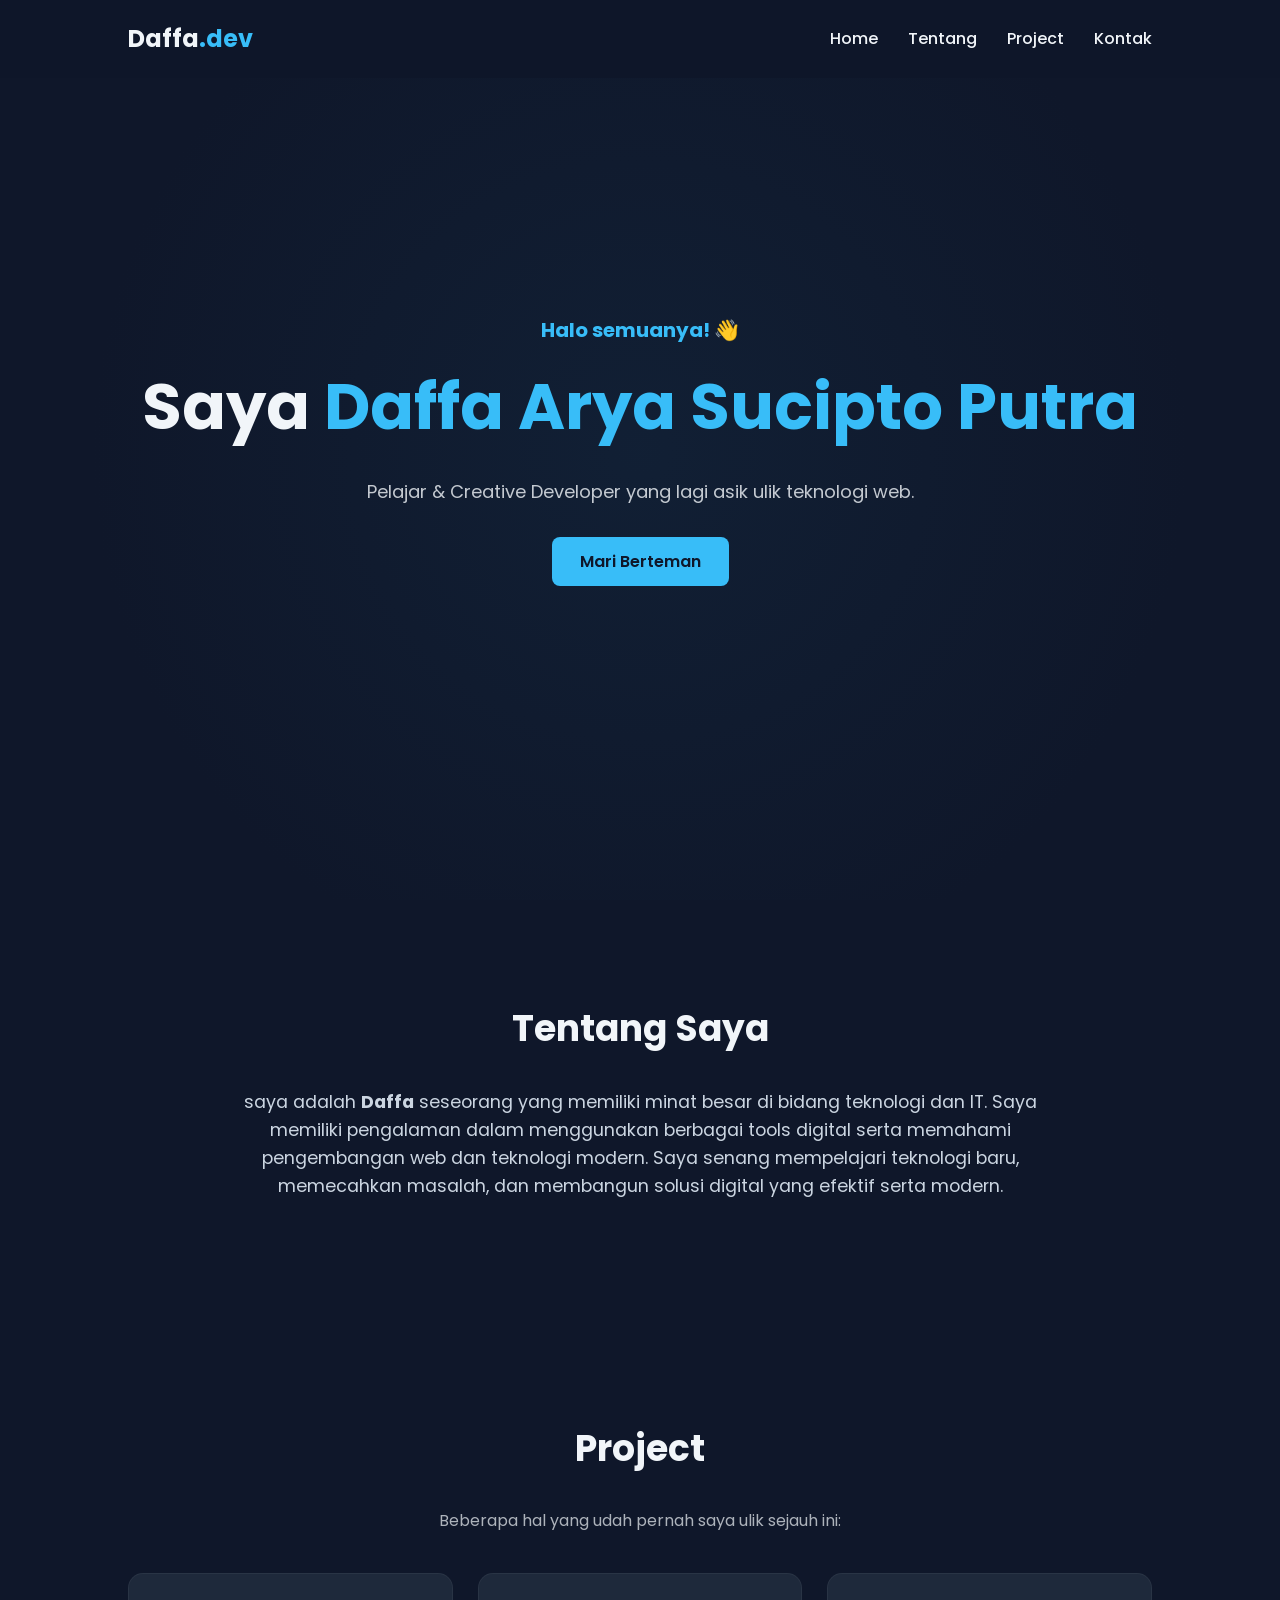
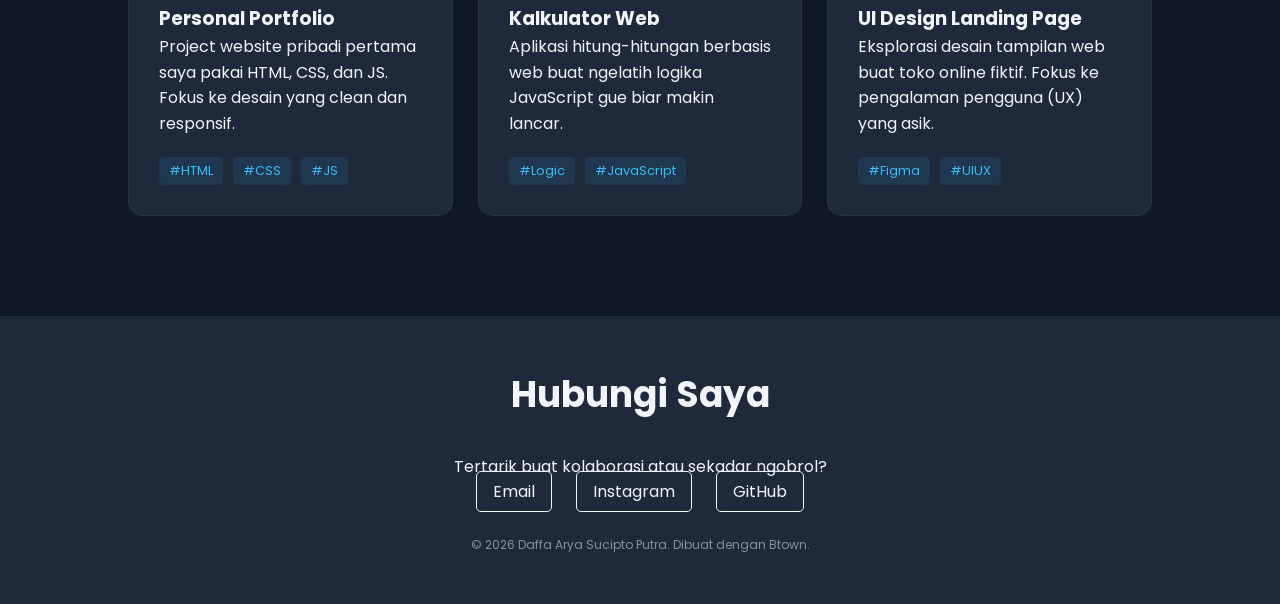
==== portofolio.html @ c5a934cb "first commit" ====
<!DOCTYPE html>
<html lang="id">
<head>
    <meta charset="UTF-8">
    <meta name="viewport" content="width=device-width, initial-scale=1.0">
    <title>Daffa Arya | Portfolio</title>
    <link href="https://fonts.googleapis.com/css2?family=Poppins:wght@300;400;600;700&display=swap" rel="stylesheet">
    <link rel="stylesheet" href="style.css">
</head>
<body>

    <header>
        <nav>
            <div class="logo">Daffa<span>.dev</span></div>
            <ul class="nav-links">
                <li><a href="#home">Home</a></li>
                <li><a href="#about">Tentang</a></li>
                <li><a href="#projects">Project</a></li>
                <li><a href="#contact">Kontak</a></li>
            </ul>
        </nav>
    </header>

    <section id="home" class="hero">
        <div class="hero-text">
            <h5>Halo semuanya! 👋</h5>
            <h1>Saya <span>Daffa Arya Sucipto Putra</span></h1>
            <p>Pelajar & Creative Developer yang lagi asik ulik teknologi web.</p>
            <a href="#contact" class="btn">Mari Berteman</a>
        </div>
    </section>

    <section id="about" class="container">
        <h2>Tentang Saya</h2>
        <div class="about-content">
            <p>
              saya adalah <strong>Daffa</strong> seseorang yang memiliki minat besar di bidang teknologi dan IT. Saya memiliki pengalaman dalam menggunakan berbagai tools digital serta memahami pengembangan web dan teknologi modern. Saya senang mempelajari teknologi baru, memecahkan masalah, dan membangun solusi digital yang efektif serta modern.
        </div>
    </section>

    <section id="projects" class="container">
        <h2>Project</h2>
        <p style="margin-bottom: 40px; opacity: 0.7;">Beberapa hal yang udah pernah saya ulik sejauh ini:</p>
        
        <div class="project-grid">
            <div class="project-card">
                <h3>Personal Portfolio</h3>
                <p>Project website pribadi pertama saya pakai HTML, CSS, dan JS. Fokus ke desain yang clean dan responsif.</p>
                <div class="tech-stack">
                    <span>#HTML</span> <span>#CSS</span> <span>#JS</span>
                </div>
            </div>

            <div class="project-card">
                <h3>Kalkulator Web</h3>
                <p>Aplikasi hitung-hitungan berbasis web buat ngelatih logika JavaScript gue biar makin lancar.</p>
                <div class="tech-stack">
                    <span>#Logic</span> <span>#JavaScript</span>
                </div>
            </div>

            <div class="project-card">
                <h3>UI Design Landing Page</h3>
                <p>Eksplorasi desain tampilan web buat toko online fiktif. Fokus ke pengalaman pengguna (UX) yang asik.</p>
                <div class="tech-stack">
                    <span>#Figma</span> <span>#UIUX</span>
                </div>
            </div>
        </div>
    </section>

    <footer id="contact">
        <h2>Hubungi Saya</h2>
        <p>Tertarik buat kolaborasi atau sekadar ngobrol?</p>
        <div class="socials">
            <a href="mailto:daffa.arya@email.com">Email</a>
            <a href="https://www.instagram.com/dffffa7_/">Instagram</a>
            <a href="https://github.com/Daffa4arya">GitHub</a>
        </div>
        <p class="copy">&copy; 2026 Daffa Arya Sucipto Putra. Dibuat dengan Btown.</p>
    </footer>

    <script src="script.js"></script>
</body>
</html>
---- style.css ----
/* Reset & Variables */
* {
    margin: 0;
    padding: 0;
    box-sizing: border-box;
    font-family: 'Poppins', sans-serif;
}

:root {
    --bg-color: #0f172a;
    --second-bg-color: #1e293b;
    --main-color: #38bdf8;
    --text-color: #f1f5f9;
}

html {
    scroll-behavior: smooth; /* Smooth scroll bawaan CSS */
}

body {
    background: var(--bg-color);
    color: var(--text-color);
    overflow-x: hidden;
    line-height: 1.6;
}

/* Navigasi */
header {
    position: fixed;
    width: 100%;
    padding: 20px 10%;
    background: rgba(15, 23, 42, 0.9);
    backdrop-filter: blur(10px);
    z-index: 1000;
}

nav {
    display: flex;
    justify-content: space-between;
    align-items: center;
}

.logo { font-size: 24px; font-weight: 700; }
.logo span { color: var(--main-color); }

.nav-links { list-style: none; display: flex; }
.nav-links li { margin-left: 30px; }
.nav-links a {
    text-decoration: none;
    color: var(--text-color);
    font-weight: 500;
    transition: 0.3s;
}
.nav-links a:hover { color: var(--main-color); }

/* Hero Section (CENTERED) */
.hero {
    height: 100vh;
    display: flex;
    align-items: center;
    justify-content: center;
    text-align: center;
    padding: 0 10%;
    background: radial-gradient(circle, rgba(56, 189, 248, 0.05) 0%, var(--bg-color) 70%);
}

.hero-text h5 { font-size: 20px; color: var(--main-color); margin-bottom: 10px; }
.hero-text h1 { font-size: clamp(32px, 5vw, 64px); margin-bottom: 20px; }
.hero-text span { color: var(--main-color); }
.hero-text p { font-size: 18px; opacity: 0.8; margin-bottom: 30px; }

.btn {
    display: inline-block;
    padding: 12px 28px;
    background: var(--main-color);
    color: var(--bg-color);
    text-decoration: none;
    border-radius: 8px;
    font-weight: 600;
    transition: 0.3s;
}

.btn:hover {
    transform: translateY(-5px);
    box-shadow: 0 5px 15px rgba(56, 189, 248, 0.4);
}

/* Container Umum */
.container { padding: 100px 10%; text-align: center; }
h2 { font-size: 36px; margin-bottom: 30px; }

/* About Content */
.about-content {
    max-width: 800px;
    margin: 0 auto;
    font-size: 1.1rem;
    color: #cbd5e1;
}
.about-content p { margin-bottom: 20px; }

/* Project Grid */
.project-grid {
    display: grid;
    grid-template-columns: repeat(auto-fit, minmax(300px, 1fr));
    gap: 25px;
}

.project-card {
    background: var(--second-bg-color);
    border-radius: 15px;
    padding: 30px;
    text-align: left;
    border: 1px solid rgba(255, 255, 255, 0.05);
    transition: 0.4s;
}

.project-card:hover {
    transform: translateY(-10px);
    border-color: var(--main-color);
}

.tech-stack { display: flex; gap: 10px; margin-top: 20px; }
.tech-stack span {
    font-size: 0.8rem;
    color: var(--main-color);
    background: rgba(56, 189, 248, 0.1);
    padding: 4px 10px;
    border-radius: 5px;
}

/* Footer */
footer {
    background: var(--second-bg-color);
    padding: 50px 10%;
    text-align: center;
}

.socials a {
    color: var(--text-color);
    text-decoration: none;
    margin: 0 10px;
    padding: 8px 16px;
    border: 1px solid var(--text-color);
    border-radius: 5px;
    transition: 0.3s;
}

.socials a:hover { background: var(--main-color); color: var(--bg-color); border-color: var(--main-color); }
.copy { margin-top: 30px; font-size: 12px; opacity: 0.5; }
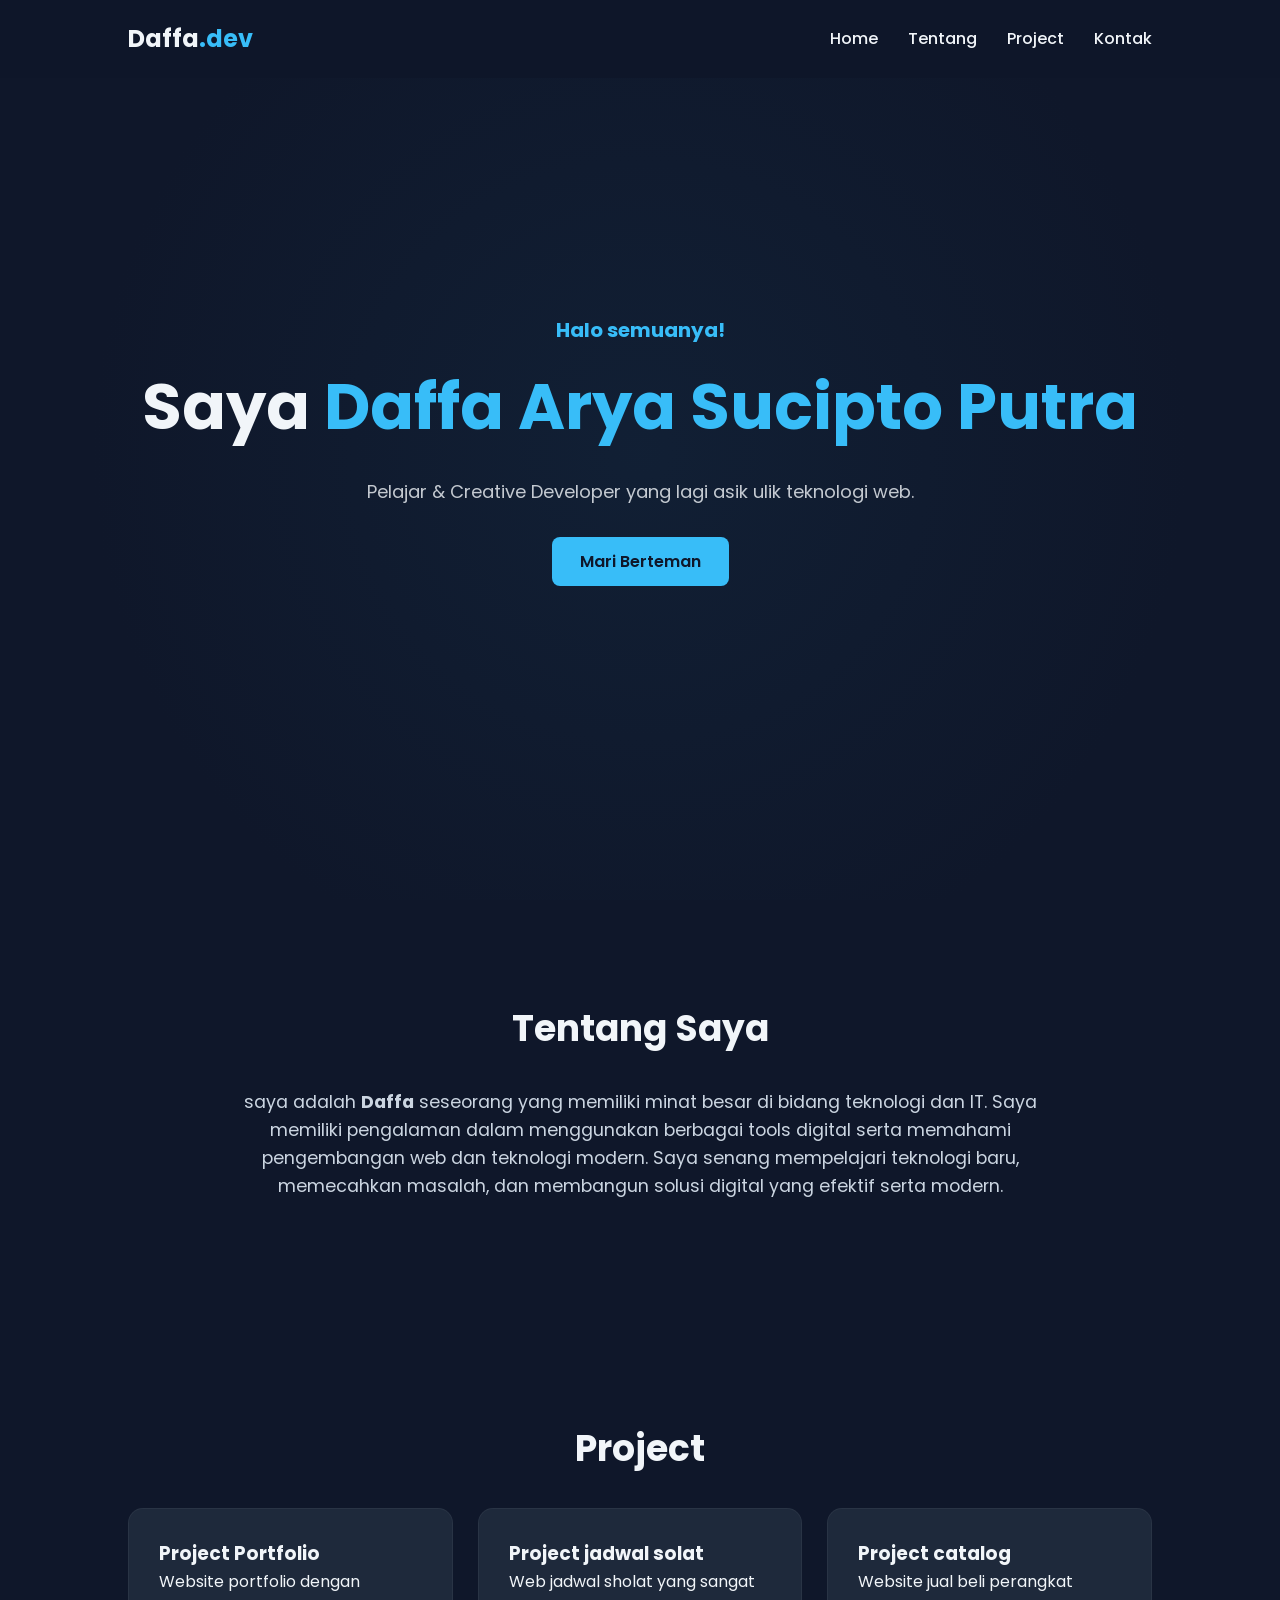
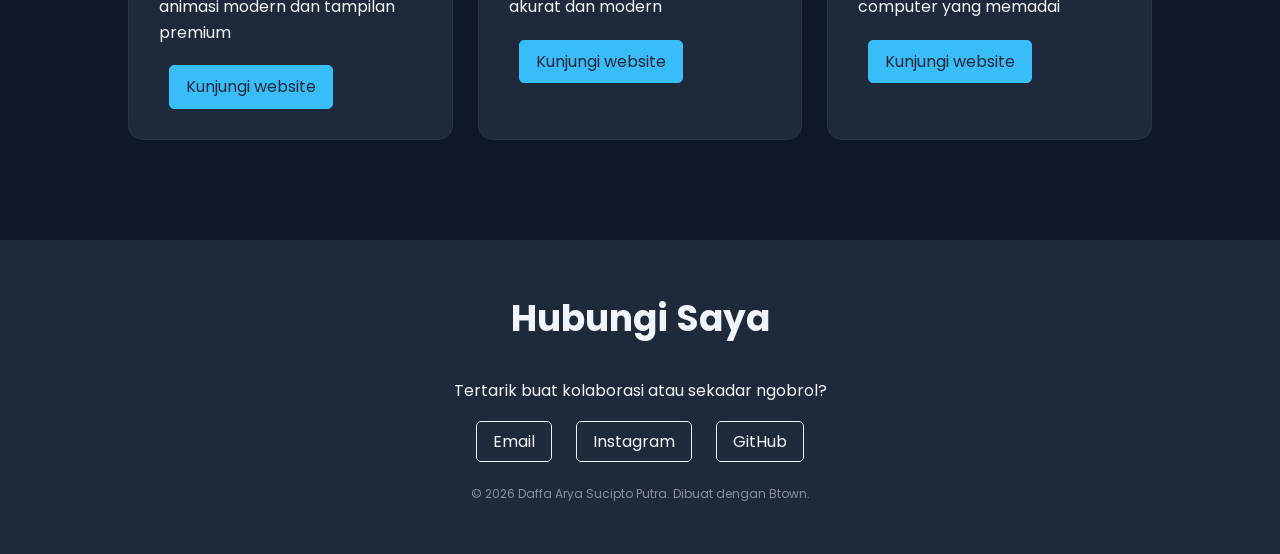
==== commit 8ae0cddc: "Update portofolio.html" ====
--- a/portofolio.html
+++ b/portofolio.html
@@ -23,7 +23,7 @@
 
     <section id="home" class="hero">
         <div class="hero-text">
-            <h5>Halo semuanya! 👋</h5>
+            <h5>Halo semuanya!</h5>
             <h1>Saya <span>Daffa Arya Sucipto Putra</span></h1>
             <p>Pelajar & Creative Developer yang lagi asik ulik teknologi web.</p>
             <a href="#contact" class="btn">Mari Berteman</a>
@@ -40,30 +40,26 @@
 
     <section id="projects" class="container">
         <h2>Project</h2>
-        <p style="margin-bottom: 40px; opacity: 0.7;">Beberapa hal yang udah pernah saya ulik sejauh ini:</p>
-        
         <div class="project-grid">
             <div class="project-card">
-                <h3>Personal Portfolio</h3>
-                <p>Project website pribadi pertama saya pakai HTML, CSS, dan JS. Fokus ke desain yang clean dan responsif.</p>
+                <h3>Project Portfolio</h3>
+                <p>Website portfolio dengan animasi modern dan tampilan premium</p>
                 <div class="tech-stack">
-                    <span>#HTML</span> <span>#CSS</span> <span>#JS</span>
+                    <a href="https://daffa4arya.github.io/pportofolio/" target="_blank">Kunjungi website</a>
                 </div>
             </div>
-
             <div class="project-card">
-                <h3>Kalkulator Web</h3>
-                <p>Aplikasi hitung-hitungan berbasis web buat ngelatih logika JavaScript gue biar makin lancar.</p>
+                <h3>Project jadwal solat</h3>
+                <p>Web jadwal sholat yang sangat akurat dan modern</p>
                 <div class="tech-stack">
-                    <span>#Logic</span> <span>#JavaScript</span>
+                    <a href="https://daffa4arya.github.io/jadwal-solat-9B/" target="_blank">Kunjungi website</a>
                 </div>
             </div>
-
             <div class="project-card">
-                <h3>UI Design Landing Page</h3>
-                <p>Eksplorasi desain tampilan web buat toko online fiktif. Fokus ke pengalaman pengguna (UX) yang asik.</p>
+                <h3>Project catalog</h3>
+                <p>Website jual beli perangkat computer yang memadai</p>
                 <div class="tech-stack">
-                    <span>#Figma</span> <span>#UIUX</span>
+                    <a href="https://daffa4arya.github.io/catalog-produk/" target="_blank">Kunjungi website</a>
                 </div>
             </div>
         </div>
@@ -72,14 +68,15 @@
     <footer id="contact">
         <h2>Hubungi Saya</h2>
         <p>Tertarik buat kolaborasi atau sekadar ngobrol?</p>
+        <br>
         <div class="socials">
-            <a href="mailto:daffa.arya@email.com">Email</a>
-            <a href="https://www.instagram.com/dffffa7_/">Instagram</a>
-            <a href="https://github.com/Daffa4arya">GitHub</a>
+            <a href="mailto:daffa.arya@email.com" target="_blank">Email</a>
+            <a href="https://www.instagram.com/dffffa7_/" target="_blank">Instagram</a>
+            <a href="https://github.com/Daffa4arya" target="_blank">GitHub</a>
         </div>
         <p class="copy">&copy; 2026 Daffa Arya Sucipto Putra. Dibuat dengan Btown.</p>
     </footer>
 
     <script src="script.js"></script>
 </body>
-</html>+</html>
--- a/style.css
+++ b/style.css
@@ -120,12 +120,15 @@
 }
 
 .tech-stack { display: flex; gap: 10px; margin-top: 20px; }
-.tech-stack span {
-    font-size: 0.8rem;
-    color: var(--main-color);
-    background: rgba(56, 189, 248, 0.1);
-    padding: 4px 10px;
+.tech-stack a {
+    color:var(--second-bg-color);
+    text-decoration: none;
+    margin: 0 10px;
+    padding: 8px 16px;
+    border: 1px solid var(--main-color);
     border-radius: 5px;
+    transition: 0.3s;
+    background: var(--main-color);
 }
 
 /* Footer */
@@ -146,4 +149,4 @@
 }
 
 .socials a:hover { background: var(--main-color); color: var(--bg-color); border-color: var(--main-color); }
-.copy { margin-top: 30px; font-size: 12px; opacity: 0.5; }+.copy { margin-top: 30px; font-size: 12px; opacity: 0.5; }
